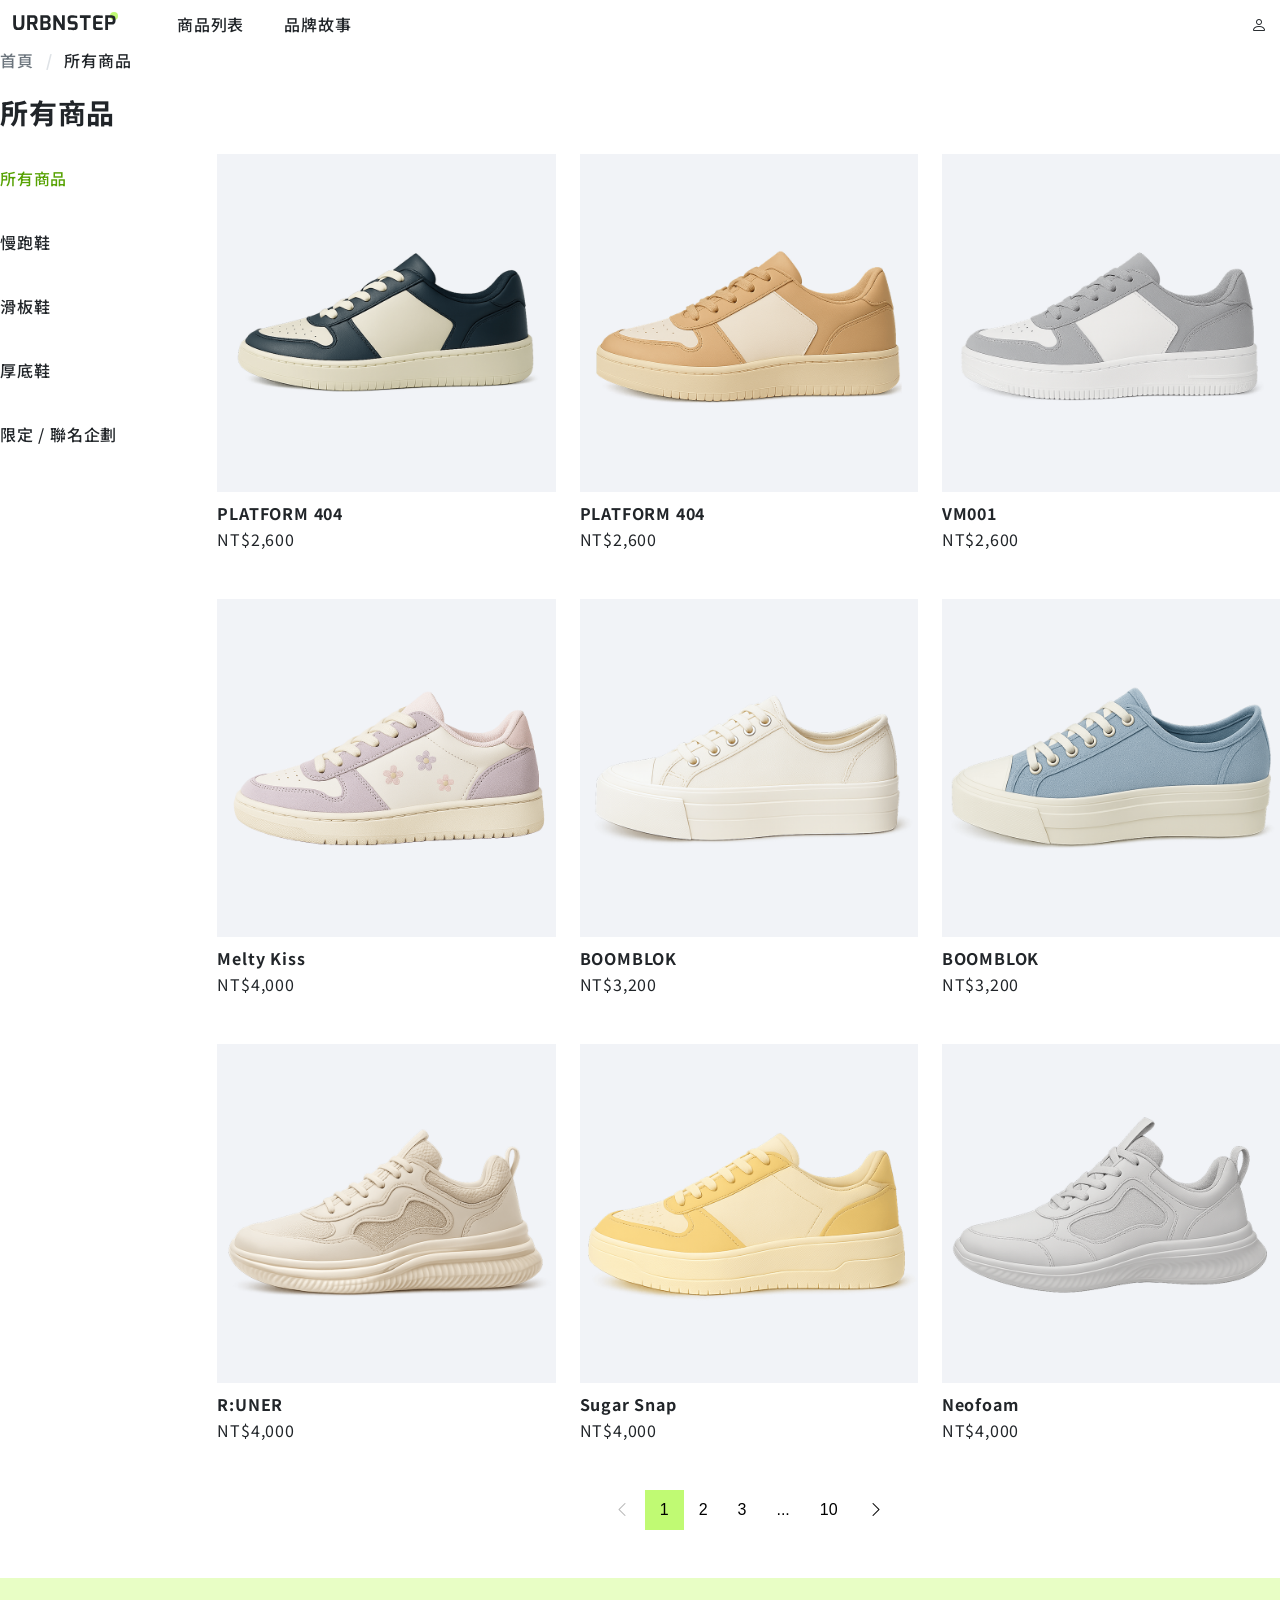
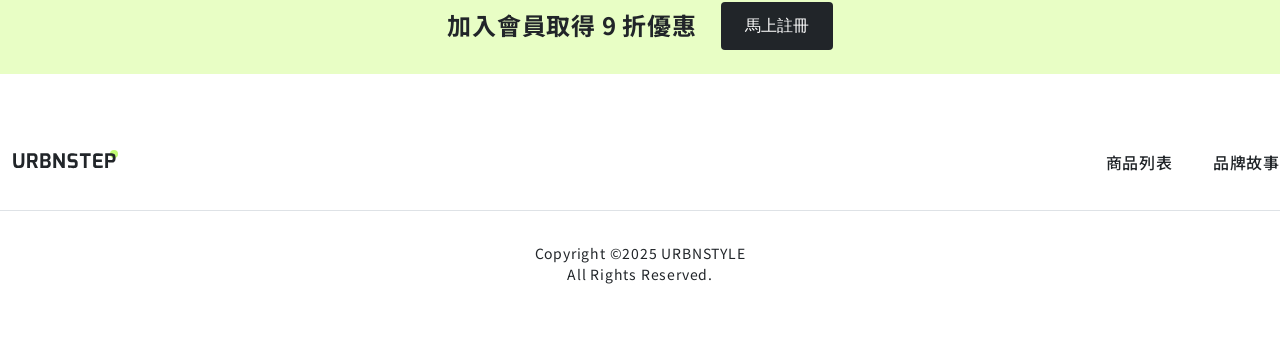
==== products.html @ 97c0b6b8 "廣加入會員+footer" ====
<!DOCTYPE html>
<html lang="en">
<head>
    <meta charset="UTF-8">
    <meta name="viewport" content="width=device-width, initial-scale=1.0">
    <title>產品列表</title>
    <link rel="stylesheet" href="https://cdn.jsdelivr.net/npm/bootstrap-icons@1.13.1/font/bootstrap-icons.min.css">
    <link rel="stylesheet" href="css/cssreset.css">
    <link rel="stylesheet" href="css/all.css">
    <link rel="stylesheet" href="css/products.css">
</head>
<body> 
    <nav class="container py-16">
        <div class="d-flex align-center gap-48">
            <h1>
                <a href="index.html">
                    <img src="/img/Logo.svg" alt="Logo">
                </a>
            </h1>
            <ul class="d-flex gap-40">
                <li class="mr-40"><a href="products.html" class="label-md py-12">商品列表</a></li>
                <li><a href="story.html" class="label-md py-12">品牌故事</a></li>
            </ul>
            <div class="ml-auto"><a href="#" class="p-12"><i class="bi bi-person"></i></a></div>
        </div>
    </nav>
    <!-- nav區塊 -->
    <main class="container py-32 mb-48">
        <nav class="mb-24">
            <ol class="d-flex">
                <li class="breadcrumb-item"><a href="index.html" class="breadcrumb-link">首頁</a></li>
                <li class="breadcrumb-item">所有商品</li>
            </ol>
        </nav>
        <!-- 麵包屑元件 -->
        <h2 class="headings-h3 mb-24">所有商品</h2>
        <div class="row">
            <div class="col-2">
                <nav>
                    <ul class="category label-md">
                        <li class="mb-16 active"><a href="#" class="py-12">所有商品</a></li>
                        <li class="mb-16"><a href="#" class="py-12">慢跑鞋</a></li>
                        <li class="mb-16"><a href="#" class="py-12">滑板鞋</a></li>
                        <li class="mb-16"><a href="#" class="py-12">厚底鞋</a></li>
                        <li><a href="#" class="py-12">限定 / 聯名企劃</a></li>
                    </ul>
                </nav>
            </div>
            <!-- 商品導覽列 -->
            <div class="col-10">
                <div class="row">
                    <div class="col-4">
                        <div class="mb-48">
                            <a href="product.html">
                                <img src="/img/product.png" alt="PLATFORM 404" class="mb-12">
                            </a>
                            <h2 class="headings-h6 mb-4">PLATFORM 404</h2>
                            <p>NT$2,600</p>
                        </div>

                    </div>
                    <!-- 商品卡片 -->
                    <div class="col-4">
                        <div class="mb-48">
                            <a href="product.html">
                                <img src="/img/product-1.png" alt="PLATFORM 404" class="mb-12">
                            </a>
                            <h2 class="headings-h6 mb-4">PLATFORM 404</h2>
                            <p>NT$2,600</p>
                        </div>

                    </div>
                    <!-- 商品卡片 -->
                    <div class="col-4">
                        <div class="mb-48">
                            <a href="product.html">
                                <img src="/img/product-2.png" alt="PLATFORM 404" class="mb-12">
                            </a>
                            <h2 class="headings-h6 mb-4">VM001</h2>
                            <p>NT$2,600</p>
                        </div>

                    </div>
                    <!-- 商品卡片 -->
                    <div class="col-4">
                        <div class="mb-48">
                            <a href="product.html">
                                <img src="/img/product-3.png" alt="Melty Kiss" class="mb-12">
                            </a>
                            <h2 class="headings-h6 mb-4">Melty Kiss</h2>
                            <p>NT$4,000</p>
                        </div>

                    </div>
                    <!-- 商品卡片 -->
                    <div class="col-4">
                        <div class="mb-48">
                            <a href="product.html">
                                <img src="/img/product-4.png" alt="BOOMBLOK" class="mb-12">
                            </a>
                            <h2 class="headings-h6 mb-4">BOOMBLOK</h2>
                            <p>NT$3,200</p>
                        </div>
                    </div>
                    <!-- 商品卡片 -->
                    <div class="col-4">
                        <div class="mb-48">
                            <a href="product.html">
                                <img src="/img/product-5.png" alt="BOOMBLOK" class="mb-12">
                            </a>
                            <h2 class="headings-h6 mb-4">BOOMBLOK</h2>
                            <p>NT$3,200</p>
                        </div>
                    </div>
                    <!-- 商品卡片 -->
                    <div class="col-4">
                        <div class="mb-48">
                            <a href="product.html">
                                <img src="/img/product-6.png" alt="R:UNER" class="mb-12">
                            </a>
                            <h2 class="headings-h6 mb-4">R:UNER</h2>
                            <p>NT$4,000</p>
                        </div>
                    </div>
                    <!-- 商品卡片 -->
                    <div class="col-4">
                        <div class="mb-48">
                            <a href="product.html">
                                <img src="/img/product-7.png" alt="PLATFORM 404" class="mb-12">
                            </a>
                            <h2 class="headings-h6 mb-4">Sugar Snap</h2>
                            <p>NT$4,000</p>
                        </div>
                    </div>
                    <!-- 商品卡片 -->
                    <div class="col-4">
                        <div class="mb-48">
                            <a href="product.html">
                                <img src="/img/product-8.png" alt="Neofoam" class="mb-12">
                            </a>
                            <h2 class="headings-h6 mb-4">Neofoam</h2>
                            <p>NT$4,000</p>
                        </div>
                    </div>
                    <!-- 商品卡片 -->
                </div>
                <!-- 商品卡片列 -->
                <ul class="d-flex justify-center align-center">
                    <li class="mr-12 page-item">
                        <button class="btn" disabled>
                            <i class="bi bi-chevron-left"></i>
                        </button>
                    </li>
                    <li class="mr-8 page-item">
                        <button class="btn active">1</button>
                    </li>
                    <li class="mr-8 page-item">
                        <button class="btn">2</button>
                    </li>
                    <li class="mr-8 page-item">
                        <button class="btn">3</button>
                    </li>
                    <li class="mr-8 page-item">
                        <button class="btn">...</button>
                    </li>
                    <li class="mr-8 page-item">
                        <button class="btn">10</button>
                    </li>
                    <li class="page-item">
                        <button class="btn">
                            <i class="bi bi-chevron-right"></i>
                        </button>
                    </li>
                </ul>
                <!-- 分頁元件 -->
            </div>
        </div>
    </main>
    <div class="d-flex align-center justify-center bg-primary-200 py-24">
        <p class="headings-h4 mr-24">加入會員取得 9 折優惠</p>
        <button type="button" class="btn btn-dark">馬上註冊</button>
    </div>
    <!-- 推廣加入會員 -->
     <div class="footer py-64">
        <nav class="container py-16 mb-24">
        <div class="d-flex align-center gap-48 justify-space-between">
            <h1>
                <a href="index.html">
                    <img src="/img/Logo.svg" alt="Logo">
                </a>
            </h1>
            <ul class="d-flex gap-40">
                <li class="mr-40"><a href="products.html" class="label-md py-12">商品列表</a></li>
                <li><a href="story.html" class="label-md py-12">品牌故事</a></li>
            </ul>
        </div>
        </nav>
        <div class="pt-32 text-align-center border-top">
            <p class="paragraph-sm">Copyright ©2025 URBNSTYLE</p>
            <p class="paragraph-sm">All Rights Reserved.</p>
        </div>
     </div>
     <!-- footer -->
</body>
</html>
---- css/cssreset.css ----
/* http://meyerweb.com/eric/tools/css/reset/ 
   v2.0 | 20110126
   License: none (public domain)
*/

html, body, div, span, applet, object, iframe,
h1, h2, h3, h4, h5, h6, p, blockquote, pre,
a, abbr, acronym, address, big, cite, code,
del, dfn, em, img, ins, kbd, q, s, samp,
small, strike, strong, sub, sup, tt, var,
b, u, i, center,
dl, dt, dd, ol, ul, li,
fieldset, form, label, legend,
table, caption, tbody, tfoot, thead, tr, th, td,
article, aside, canvas, details, embed, 
figure, figcaption, footer, header, hgroup, 
menu, nav, output, ruby, section, summary,
time, mark, audio, video {
	margin: 0;
	padding: 0;
	border: 0;
	font-size: 100%;
	font: inherit;
	vertical-align: baseline;
}
/* HTML5 display-role reset for older browsers */
article, aside, details, figcaption, figure, 
footer, header, hgroup, menu, nav, section {
	display: block;
}
body {
	line-height: 1;
}
ol, ul {
	list-style: none;
}
blockquote, q {
	quotes: none;
}
blockquote:before, blockquote:after,
q:before, q:after {
	content: '';
	content: none;
}
table {
	border-collapse: collapse;
	border-spacing: 0;
}
---- css/all.css ----
/* step1：*/
/* step2：*/
/* step3：*/
/* step4：*/
/* step5：*/
/* 筆記 
（1）
*/


/* 引入字體 */
@import url('https://fonts.googleapis.com/css2?family=Noto+Sans+TC:wght@100..900&display=swap');


/* 顏色變數 */
:root{
    --primary-100: #F5FEE7;
    --primary-200: #E8FEC5;
    --primary-300: #C0FA73;
    --primary-400: #57A203;
    --neutral-0: #FFFFFF;
    --neutral-100: #F8F9FA;
    --neutral-300: #DEE2E6;
    --neutral-600: #6C757D;
    --neutral-900: #212529;
    --danger-300: #D74F4F;
}

/* 標籤基本樣式 */

*, *::before, *::after{
    box-sizing: border-box;
}

img{
    max-width: 100%;
    vertical-align: middle;
    height: auto;
}

a{
    color: var(--primary-900);
    text-decoration: none;
    display: block;
    font-weight: 500;
    /* 判斷如何設置 a 的 css 來減少重工 */
}

body{
    font-family: "Noto Sans TC", sans-serif;
    font-style: 16px;
    line-height: 1.5;
    letter-spacing: 0.05em;
    color: var(--neutral-900);
}

/* 容器通用樣式 */

.container{
    max-width: 1296px;
    /* 1920-(312*2)=1296px */
    margin: 0 auto;
}

.d-flex{
    display: flex;
}

.justify-center{
    justify-content: center;
}

.justify-space-between{
    justify-content: space-between;
}

.align-center{
    align-items: center;
}

.flex-wrap{
    flex-wrap: wrap;
}

.row{
    display: flex;
    flex-wrap: wrap;
    margin-right: -12px;
    margin-left: -12px;
}

.col-1{
    padding-left: 12px;
    padding-right: 12px;
    width: calc(100% / 12);
}

.col-2{
    padding-left: 12px;
    padding-right: 12px;
    width: calc(100% / 12 * 2);
}

.col-3{
    padding-left: 12px;
    padding-right: 12px;
    width: calc(100% / 12 * 3);
}

.col-4{
    padding-left: 12px;
    padding-right: 12px;
    width: calc(100% / 12 * 4);
}

.col-5{
    padding-left: 12px;
    padding-right: 12px;
    width: calc(100% / 12 * 5);
}

.col-6{
    padding-left: 12px;
    padding-right: 12px;
    width: calc(100% / 12 * 6);
}

.col-7{
    padding-left: 12px;
    padding-right: 12px;
    width: calc(100% / 12 * 7);
}

.col-8{
    padding-left: 12px;
    padding-right: 12px;
    width: calc(100% / 12 * 8);
}

.col-9{
    padding-left: 12px;
    padding-right: 12px;
    width: calc(100% / 12 * 9);
}

.col-10{
    padding-left: 12px;
    padding-right: 12px;
    width: calc(100% / 12 * 10);
}

.col-11{
    padding-left: 12px;
    padding-right: 12px;
    width: calc(100% / 12 * 11);
}

.col-12{
    padding-left: 12px;
    padding-right: 12px;
    width: calc(100% / 12 * 12);
}


/* 字級通用樣式 */

.headings-h1{
    font-weight: 700;
    font-size: 40px;
    line-height: 1.2;
}

.headings-h2{
    font-weight: 700;
    font-size: 32px;
    line-height: 1.2;
}


.headings-h3{
    font-weight: 700;
    font-size: 28px;
    line-height: 1.2;
}

.headings-h4{
    font-weight: 700;
    font-size: 24px;
    line-height: 1.2;
}

.headings-h5{
    font-weight: 700;
    font-size: 20px;
    line-height: 1.2;
}

.headings-h6{
    font-weight: 700;
    font-size: 16px;
    line-height: 1.2;
}

.paragraph-md{
    font-size: 16px;
    line-height: 1.5;
}

.paragraph-sm{
font-size: 14px;
line-height: 1.5;
}

.label-md{
    font-weight: 500;
    font-size: 16px;
    line-height: 1.5;
}

/* 文字顏色通用樣式 */
.text-neutral-0{
    color: var(--neutral-0);
}

.text-primary-400{
    color: var(--primary-400);
}

.text-primary-900{
    color: var(--neutral-900);
}

.text-danger{
    color: var(--danger-300);
}

/* 文字對齊 */
.text-align-center{
    text-align: center;
}


/* 背景顏色通用樣式 */
.bg-primary-100{
    background-color: var(--primary-100);
}

.bg-primary-200{
    background-color: var(--primary-200);
}

.bg-neutral-100{
    background-color: var(--neutral-100);
}

/* 間距 */
.p-12{
    padding: 12px;
}

.p-32{
    padding: 32px;
}

.py-8{
    padding-top: 8px;
    padding-bottom: 8px;
}

.py-12{
    padding-top: 12px;
    padding-bottom: 12px;
}

.py-24{
    padding-top: 24px;
    padding-bottom: 24px;
}

.pt-32{
    padding-top: 32px;
}

.pr-8{
    padding-right: 8px;
}

.pl-8{
    padding-left: 8px;
}
.pb-4{
    padding-bottom: 4px;
}

.pb-48{
    padding-bottom: 48px;
}

.py-64{
    padding-top: 64px;
    padding-bottom: 64px;
}

.ml-auto{
    margin-left: auto;
}

.mr-24{
    margin-right: 24px;
}

.mr-48{
    margin-right: 48px;
}

.mb-4{
    margin-bottom: 4px;
}

.mb-12{
    margin-bottom: 12px;
}

.mb-16{
    margin-bottom: 16px;
}

.mb-24{
    margin-bottom: 24px;
}

.mb-48{
    margin-bottom: 48px;
}

.gap-40{
    gap: 40px;
}

.gap-48{
    gap: 48px;
}

/* 圓角 */
.radius-12{
    border-radius: 12px;
}

/* border */

.border-top{
    border-top: 1px solid var(--neutral-300);
}

.border-bottom{
    border-bottom: 1px solid var(--neutral-300);
}

.border-left{
    border-left: 1px solid var(--neutral-900);
}

/* page
.header{
    background-image: url(https://github.com/hexschool/2022-web-layout-training/blob/main/2025-week1/hero.png?raw=true);
    background-repeat: no-repeat;
    background-size: cover;
    background-position: center;
    padding: 152px 0;
    text-align: center;
}

.intro img{
    width: 1076px;
    margin-right: -110px;
    margin-left: -110px;
}

.list-disc{
    list-style-type: disc;
    padding-left: 24px;
}

.list-line{
    border-left: 3px solid var(--neutral-300);
    padding-left: 12px;
}

.bi{
    padding-right: 8px;
    vertical-align: bottom;
} */

/* 元件 */
.breadcrumb-item + .breadcrumb-item::before{
    content: "/";
    padding: 0 12px;
    color: var(--neutral-300);
    font-weight: 700;
}

.breadcrumb-item{
    display: flex;
    font-weight: 500;
}

.breadcrumb-link{
    color: var(--neutral-600);
}

.btn{
    border-radius: 4px;
    padding: 12px 24px;
    font-size: 16px;
    line-height: 1.5;
    font-weight: 500;
    cursor: pointer;
    border: none;
    background-color: transparent;
}

.btn-dark{
    background-color: var(--neutral-900);
    color: var(--neutral-0);
}
---- css/products.css ----
.category .active{
    color: var(--primary-400);
}

.page-item .btn{
    padding: 8px 15px;
    border-radius: 0px;
    font-weight: 400;
}

.page-item .active{
    background-color: var(--primary-300);
    font-weight: 500;
}
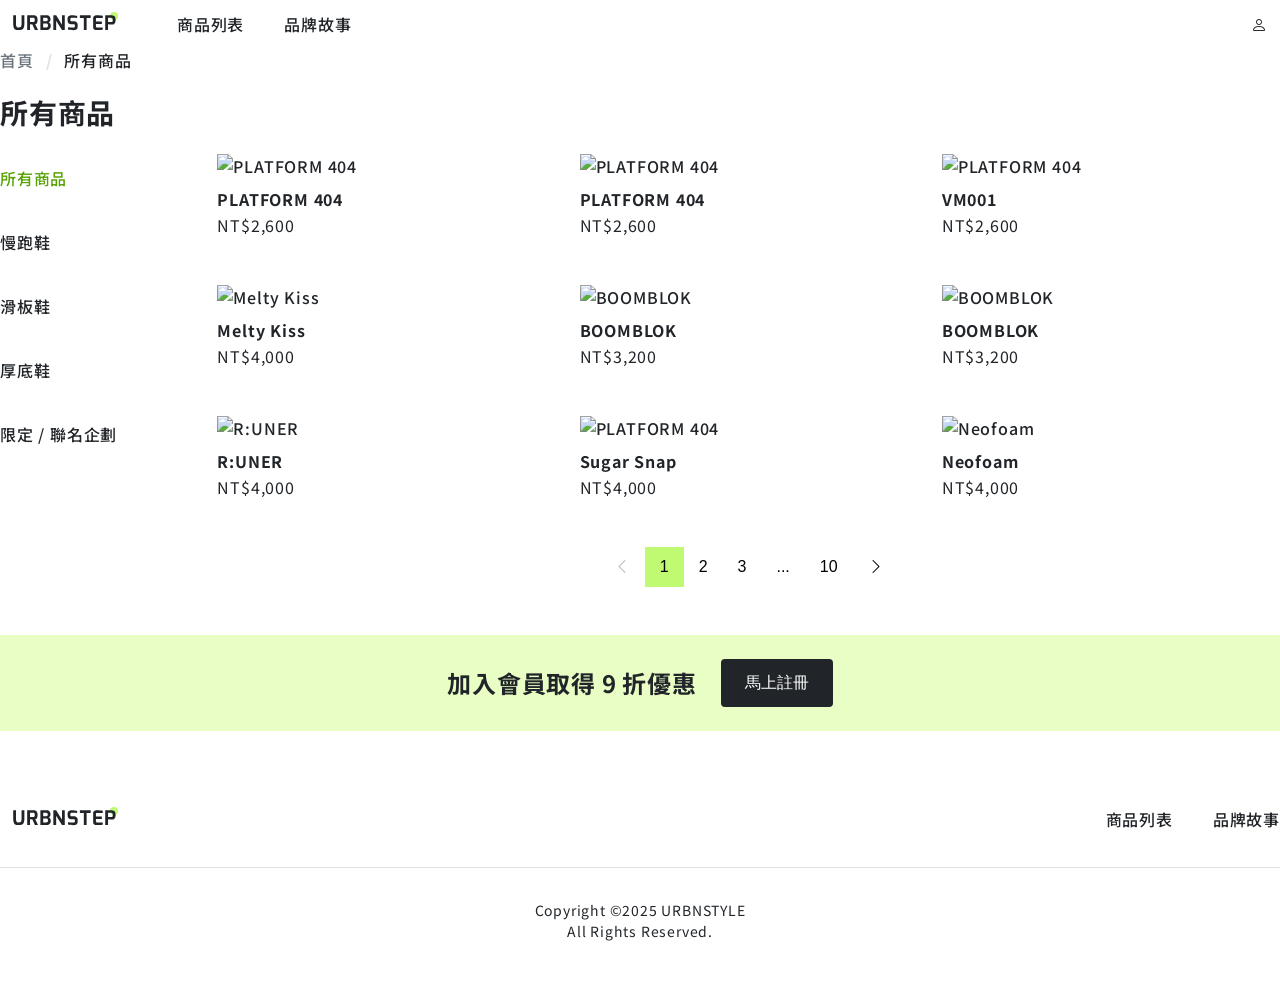
==== commit 1ef966e4: "更新商品卡片圖片路徑" ====
--- a/products.html
+++ b/products.html
@@ -14,7 +14,7 @@
         <div class="d-flex align-center gap-48">
             <h1>
                 <a href="index.html">
-                    <img src="/img/Logo.svg" alt="Logo">
+                    <img src="./img/Logo.svg" alt="Logo">
                 </a>
             </h1>
             <ul class="d-flex gap-40">
@@ -52,7 +52,7 @@
                     <div class="col-4">
                         <div class="mb-48">
                             <a href="product.html">
-                                <img src="/img/product.png" alt="PLATFORM 404" class="mb-12">
+                                <img src="https://github.com/icephy/2026_webCodingClass-W2/blob/master/img/product.png" alt="PLATFORM 404" class="mb-12">
                             </a>
                             <h2 class="headings-h6 mb-4">PLATFORM 404</h2>
                             <p>NT$2,600</p>
@@ -63,7 +63,7 @@
                     <div class="col-4">
                         <div class="mb-48">
                             <a href="product.html">
-                                <img src="/img/product-1.png" alt="PLATFORM 404" class="mb-12">
+                                <img src="https://github.com/icephy/2026_webCodingClass-W2/blob/master/img/product-1.png" alt="PLATFORM 404" class="mb-12">
                             </a>
                             <h2 class="headings-h6 mb-4">PLATFORM 404</h2>
                             <p>NT$2,600</p>
@@ -74,7 +74,7 @@
                     <div class="col-4">
                         <div class="mb-48">
                             <a href="product.html">
-                                <img src="/img/product-2.png" alt="PLATFORM 404" class="mb-12">
+                                <img src="https://github.com/icephy/2026_webCodingClass-W2/blob/master/img/product-2.png" alt="PLATFORM 404" class="mb-12">
                             </a>
                             <h2 class="headings-h6 mb-4">VM001</h2>
                             <p>NT$2,600</p>
@@ -85,7 +85,7 @@
                     <div class="col-4">
                         <div class="mb-48">
                             <a href="product.html">
-                                <img src="/img/product-3.png" alt="Melty Kiss" class="mb-12">
+                                <img src="https://github.com/icephy/2026_webCodingClass-W2/blob/master/img/product-3.png" alt="Melty Kiss" class="mb-12">
                             </a>
                             <h2 class="headings-h6 mb-4">Melty Kiss</h2>
                             <p>NT$4,000</p>
@@ -96,7 +96,7 @@
                     <div class="col-4">
                         <div class="mb-48">
                             <a href="product.html">
-                                <img src="/img/product-4.png" alt="BOOMBLOK" class="mb-12">
+                                <img src="https://github.com/icephy/2026_webCodingClass-W2/blob/master/img/product-4.png" alt="BOOMBLOK" class="mb-12">
                             </a>
                             <h2 class="headings-h6 mb-4">BOOMBLOK</h2>
                             <p>NT$3,200</p>
@@ -106,7 +106,7 @@
                     <div class="col-4">
                         <div class="mb-48">
                             <a href="product.html">
-                                <img src="/img/product-5.png" alt="BOOMBLOK" class="mb-12">
+                                <img src="https://github.com/icephy/2026_webCodingClass-W2/blob/master/img/product-5.png" alt="BOOMBLOK" class="mb-12">
                             </a>
                             <h2 class="headings-h6 mb-4">BOOMBLOK</h2>
                             <p>NT$3,200</p>
@@ -116,7 +116,7 @@
                     <div class="col-4">
                         <div class="mb-48">
                             <a href="product.html">
-                                <img src="/img/product-6.png" alt="R:UNER" class="mb-12">
+                                <img src="https://github.com/icephy/2026_webCodingClass-W2/blob/master/img/product-6.png" alt="R:UNER" class="mb-12">
                             </a>
                             <h2 class="headings-h6 mb-4">R:UNER</h2>
                             <p>NT$4,000</p>
@@ -126,7 +126,7 @@
                     <div class="col-4">
                         <div class="mb-48">
                             <a href="product.html">
-                                <img src="/img/product-7.png" alt="PLATFORM 404" class="mb-12">
+                                <img src="https://github.com/icephy/2026_webCodingClass-W2/blob/master/img/product-7.png" alt="PLATFORM 404" class="mb-12">
                             </a>
                             <h2 class="headings-h6 mb-4">Sugar Snap</h2>
                             <p>NT$4,000</p>
@@ -136,7 +136,7 @@
                     <div class="col-4">
                         <div class="mb-48">
                             <a href="product.html">
-                                <img src="/img/product-8.png" alt="Neofoam" class="mb-12">
+                                <img src="https://github.com/icephy/2026_webCodingClass-W2/blob/master/img/product-8.png" alt="Neofoam" class="mb-12">
                             </a>
                             <h2 class="headings-h6 mb-4">Neofoam</h2>
                             <p>NT$4,000</p>
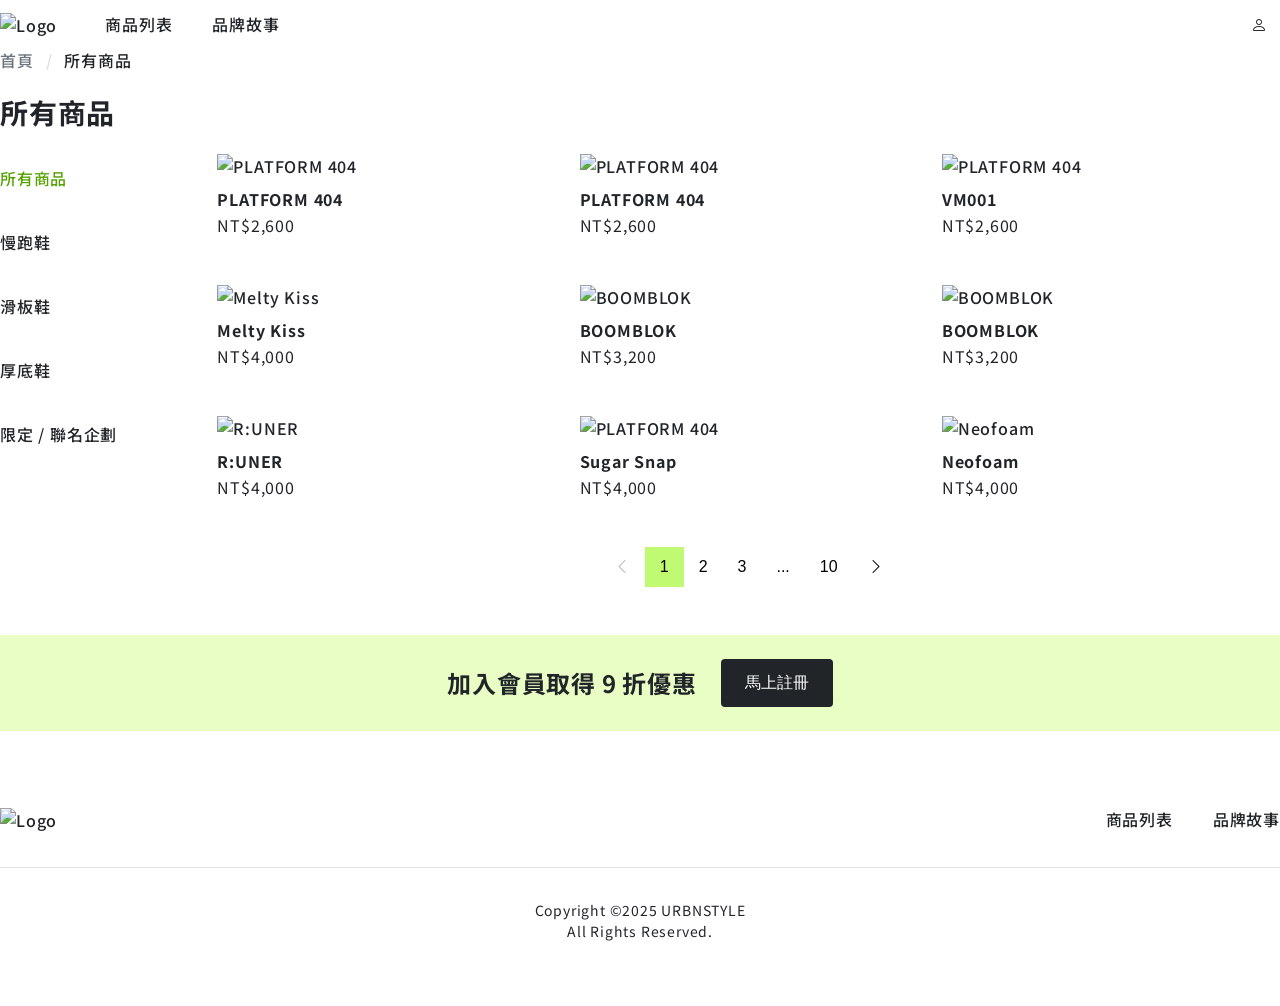
==== commit b0cd5513: "更新 logo 路徑" ====
--- a/products.html
+++ b/products.html
@@ -14,7 +14,7 @@
         <div class="d-flex align-center gap-48">
             <h1>
                 <a href="index.html">
-                    <img src="./img/Logo.svg" alt="Logo">
+                    <img src="https://raw.githubusercontent.com/icephy/2026_webCodingClass-W2/1ef966e41dd031a24f75dbe69b62ff61ad4961b2/img/Logo.svg" alt="Logo">
                 </a>
             </h1>
             <ul class="d-flex gap-40">
@@ -186,7 +186,7 @@
         <div class="d-flex align-center gap-48 justify-space-between">
             <h1>
                 <a href="index.html">
-                    <img src="/img/Logo.svg" alt="Logo">
+                    <img src="https://raw.githubusercontent.com/icephy/2026_webCodingClass-W2/1ef966e41dd031a24f75dbe69b62ff61ad4961b2/img/Logo.svg" alt="Logo">
                 </a>
             </h1>
             <ul class="d-flex gap-40">
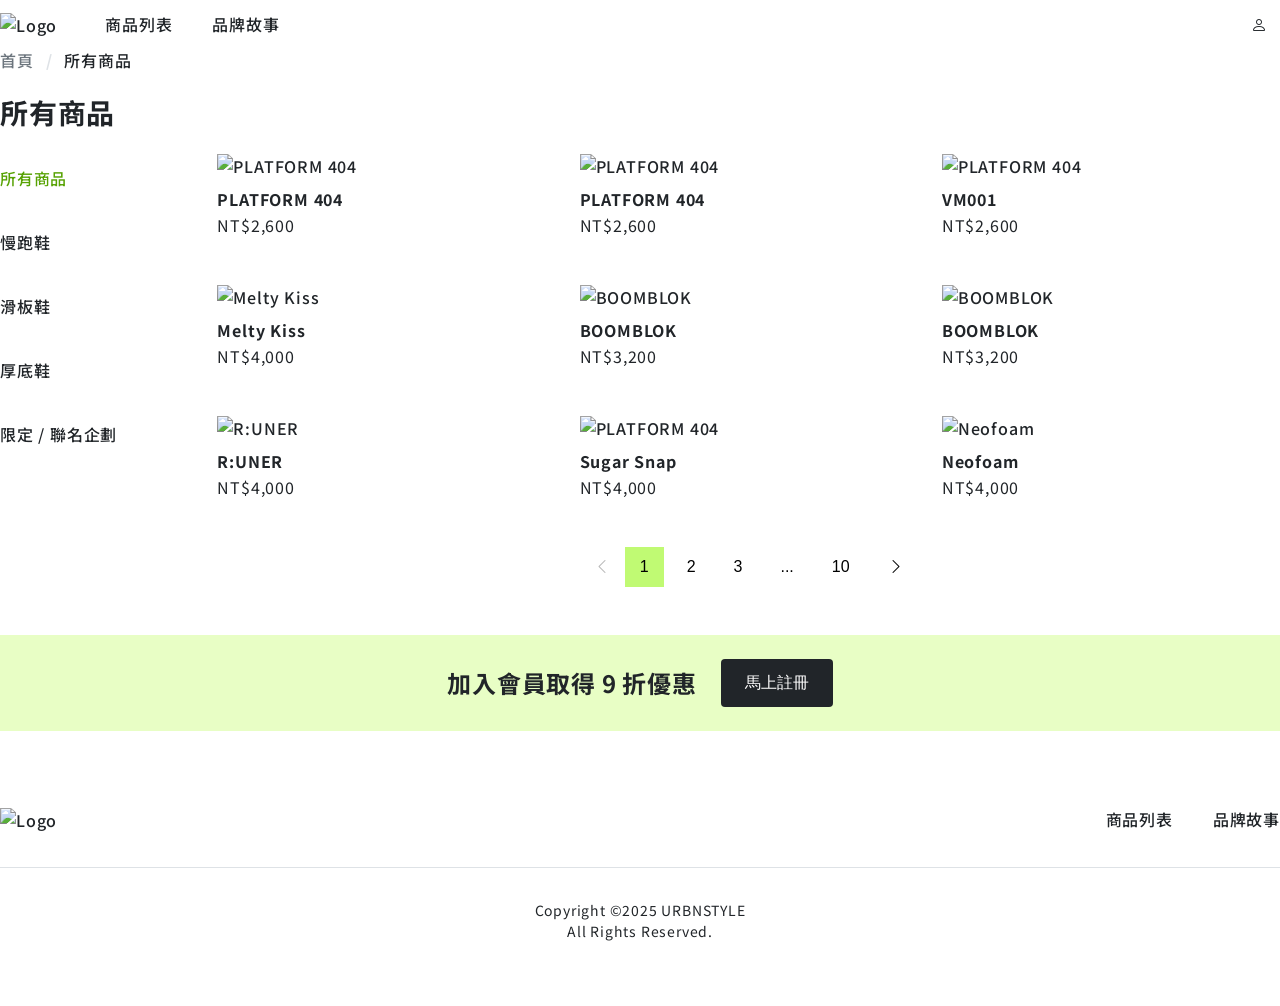
==== commit 1817b904: "產品明細頁" ====
--- a/products.html
+++ b/products.html
@@ -9,7 +9,7 @@
     <link rel="stylesheet" href="css/all.css">
     <link rel="stylesheet" href="css/products.css">
 </head>
-<body> 
+<body>
     <nav class="container py-16">
         <div class="d-flex align-center gap-48">
             <h1>
@@ -52,7 +52,7 @@
                     <div class="col-4">
                         <div class="mb-48">
                             <a href="product.html">
-                                <img src="https://github.com/icephy/2026_webCodingClass-W2/blob/master/img/product.png" alt="PLATFORM 404" class="mb-12">
+                                <img src="https://github.com/icephy/2026_webCodingClass-W2/blob/master/img/product.png?raw=true" alt="PLATFORM 404" class="mb-12">
                             </a>
                             <h2 class="headings-h6 mb-4">PLATFORM 404</h2>
                             <p>NT$2,600</p>
@@ -63,7 +63,7 @@
                     <div class="col-4">
                         <div class="mb-48">
                             <a href="product.html">
-                                <img src="https://github.com/icephy/2026_webCodingClass-W2/blob/master/img/product-1.png" alt="PLATFORM 404" class="mb-12">
+                                <img src="https://github.com/icephy/2026_webCodingClass-W2/blob/master/img/product-1.png?raw=true" alt="PLATFORM 404" class="mb-12">
                             </a>
                             <h2 class="headings-h6 mb-4">PLATFORM 404</h2>
                             <p>NT$2,600</p>
@@ -74,7 +74,7 @@
                     <div class="col-4">
                         <div class="mb-48">
                             <a href="product.html">
-                                <img src="https://github.com/icephy/2026_webCodingClass-W2/blob/master/img/product-2.png" alt="PLATFORM 404" class="mb-12">
+                                <img src="https://github.com/icephy/2026_webCodingClass-W2/blob/master/img/product-2.png?raw=true" alt="PLATFORM 404" class="mb-12">
                             </a>
                             <h2 class="headings-h6 mb-4">VM001</h2>
                             <p>NT$2,600</p>
@@ -85,7 +85,7 @@
                     <div class="col-4">
                         <div class="mb-48">
                             <a href="product.html">
-                                <img src="https://github.com/icephy/2026_webCodingClass-W2/blob/master/img/product-3.png" alt="Melty Kiss" class="mb-12">
+                                <img src="https://github.com/icephy/2026_webCodingClass-W2/blob/master/img/product-3.png?raw=true" alt="Melty Kiss" class="mb-12">
                             </a>
                             <h2 class="headings-h6 mb-4">Melty Kiss</h2>
                             <p>NT$4,000</p>
@@ -96,7 +96,7 @@
                     <div class="col-4">
                         <div class="mb-48">
                             <a href="product.html">
-                                <img src="https://github.com/icephy/2026_webCodingClass-W2/blob/master/img/product-4.png" alt="BOOMBLOK" class="mb-12">
+                                <img src="https://github.com/icephy/2026_webCodingClass-W2/blob/master/img/product-4.png?raw=true" alt="BOOMBLOK" class="mb-12">
                             </a>
                             <h2 class="headings-h6 mb-4">BOOMBLOK</h2>
                             <p>NT$3,200</p>
@@ -106,7 +106,7 @@
                     <div class="col-4">
                         <div class="mb-48">
                             <a href="product.html">
-                                <img src="https://github.com/icephy/2026_webCodingClass-W2/blob/master/img/product-5.png" alt="BOOMBLOK" class="mb-12">
+                                <img src="https://github.com/icephy/2026_webCodingClass-W2/blob/master/img/product-5.png?raw=true" alt="BOOMBLOK" class="mb-12">
                             </a>
                             <h2 class="headings-h6 mb-4">BOOMBLOK</h2>
                             <p>NT$3,200</p>
@@ -116,7 +116,7 @@
                     <div class="col-4">
                         <div class="mb-48">
                             <a href="product.html">
-                                <img src="https://github.com/icephy/2026_webCodingClass-W2/blob/master/img/product-6.png" alt="R:UNER" class="mb-12">
+                                <img src="https://github.com/icephy/2026_webCodingClass-W2/blob/master/img/product-6.png?raw=true" alt="R:UNER" class="mb-12">
                             </a>
                             <h2 class="headings-h6 mb-4">R:UNER</h2>
                             <p>NT$4,000</p>
@@ -126,7 +126,7 @@
                     <div class="col-4">
                         <div class="mb-48">
                             <a href="product.html">
-                                <img src="https://github.com/icephy/2026_webCodingClass-W2/blob/master/img/product-7.png" alt="PLATFORM 404" class="mb-12">
+                                <img src="https://github.com/icephy/2026_webCodingClass-W2/blob/master/img/product-7.png?raw=true" alt="PLATFORM 404" class="mb-12">
                             </a>
                             <h2 class="headings-h6 mb-4">Sugar Snap</h2>
                             <p>NT$4,000</p>
@@ -136,7 +136,7 @@
                     <div class="col-4">
                         <div class="mb-48">
                             <a href="product.html">
-                                <img src="https://github.com/icephy/2026_webCodingClass-W2/blob/master/img/product-8.png" alt="Neofoam" class="mb-12">
+                                <img src="https://github.com/icephy/2026_webCodingClass-W2/blob/master/img/product-8.png?raw=true" alt="Neofoam" class="mb-12">
                             </a>
                             <h2 class="headings-h6 mb-4">Neofoam</h2>
                             <p>NT$4,000</p>
--- a/css/all.css
+++ b/css/all.css
@@ -21,6 +21,7 @@
     --neutral-0: #FFFFFF;
     --neutral-100: #F8F9FA;
     --neutral-300: #DEE2E6;
+    --neutral-500: #ADB5BD;
     --neutral-600: #6C757D;
     --neutral-900: #212529;
     --danger-300: #D74F4F;
@@ -207,8 +208,9 @@
 }
 
 .paragraph-sm{
-font-size: 14px;
-line-height: 1.5;
+    font-weight: 400;
+    font-size: 14px;
+    line-height: 1.5;
 }
 
 .label-md{
@@ -218,16 +220,25 @@
 }
 
 /* 文字顏色通用樣式 */
+
+.text-primary-400{
+    color: var(--primary-400);
+}
+
+.text-primary-900{
+    color: var(--neutral-900);
+}
+
 .text-neutral-0{
     color: var(--neutral-0);
 }
 
-.text-primary-400{
-    color: var(--primary-400);
-}
-
-.text-primary-900{
-    color: var(--neutral-900);
+.text-neutral-500{
+    color: var(--neutral-500);
+}
+
+.text-neutral-600{
+    color: var(--neutral-600);
 }
 
 .text-danger{
@@ -305,6 +316,10 @@
     margin-left: auto;
 }
 
+.mr-8{
+    margin-right: 8px;
+}
+
 .mr-24{
     margin-right: 24px;
 }
@@ -317,6 +332,10 @@
     margin-bottom: 4px;
 }
 
+.mb-8{
+    margin-bottom: 8px;
+}
+
 .mb-12{
     margin-bottom: 12px;
 }
@@ -329,8 +348,20 @@
     margin-bottom: 24px;
 }
 
+.mb-32{
+    margin-bottom: 32px;
+}
+
+.mb-40{
+    margin-bottom: 40px;
+}
+
 .mb-48{
     margin-bottom: 48px;
+}
+
+.gap-8{
+    gap: 8px;
 }
 
 .gap-40{
@@ -422,4 +453,8 @@
 .btn-dark{
     background-color: var(--neutral-900);
     color: var(--neutral-0);
+}
+
+.btn-light{
+    border: 1px solid var(--neutral-900);
 }
--- a/css/products.css
+++ b/css/products.css
@@ -11,4 +11,8 @@
 .page-item .active{
     background-color: var(--primary-300);
     font-weight: 500;
+}
+
+.product-action .bi{
+    padding-right: 8px;
 }
